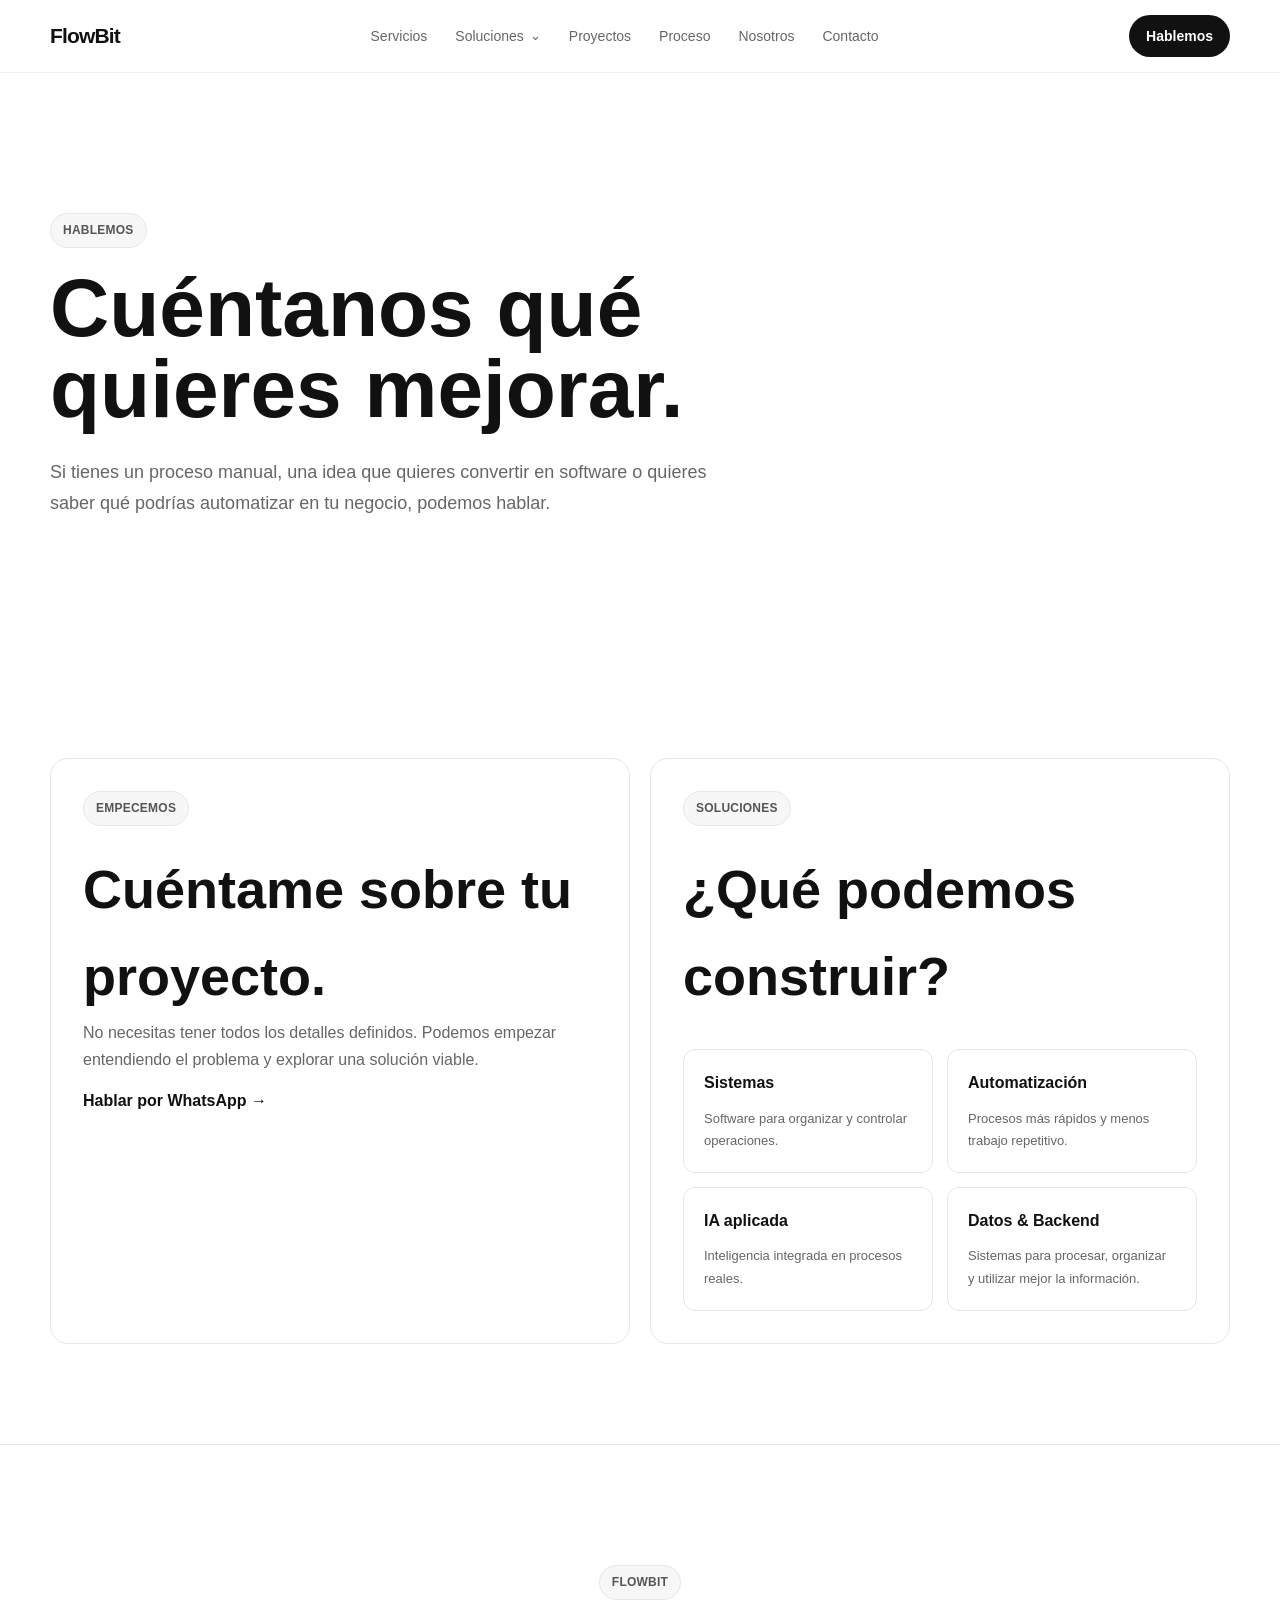
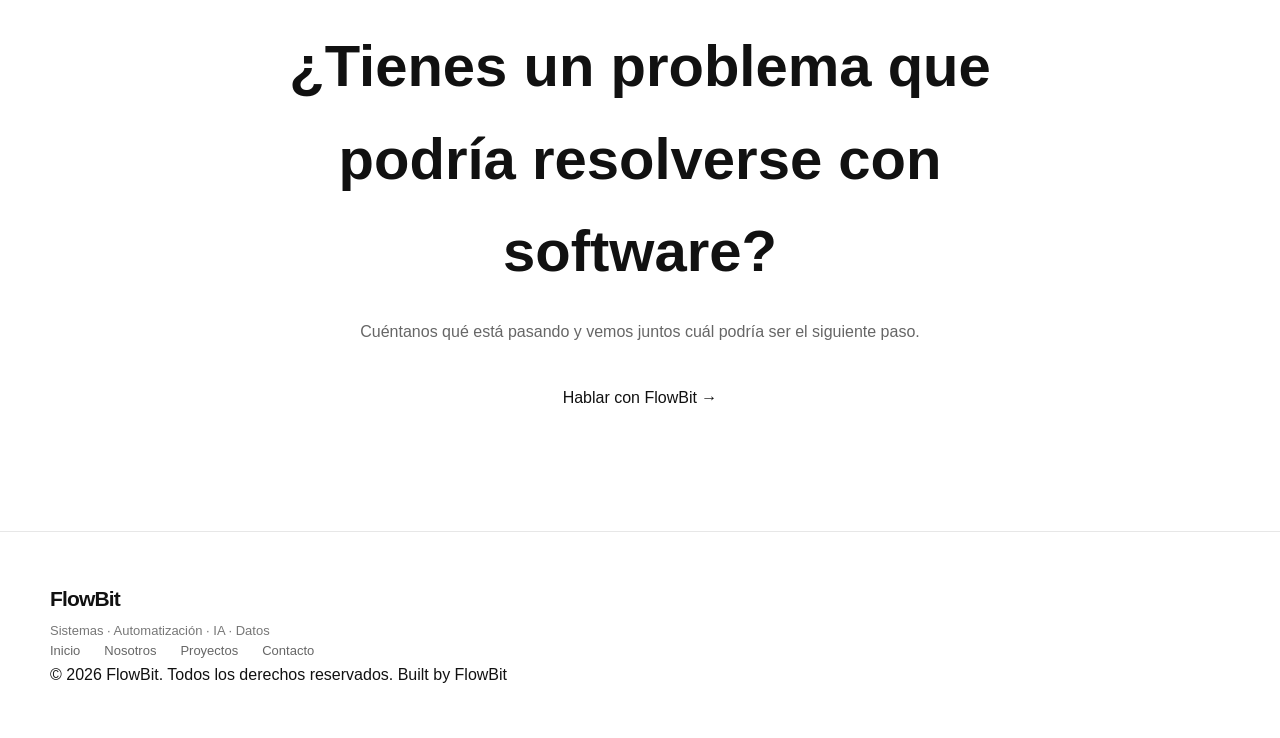
==== contacto/index.html @ f9e9568a "Update FlowBit website structure and service pages" ====
<!doctype html>
<html lang="es">
  <head>
    <meta charset="UTF-8" />
    <meta name="viewport" content="width=device-width, initial-scale=1.0" />

    <title>Contacto | FlowBit</title>

    <meta
      name="description"
      content="Hablemos sobre tu proyecto. FlowBit desarrolla sistemas, automatizaciones, inteligencia artificial y soluciones digitales para negocios."
    />

    <link rel="stylesheet" href="../css/styles.css" />
    <link rel="icon" href="../favicon/favicon.ico" />
  </head>

  <body>
    <header class="navbar">
      <div class="container navbar-content">
        <a href="../index.html" class="logo"> FlowBit </a>

        <nav class="nav-links">
          <a href="../index.html#services"> Servicios </a>

          <div class="nav-dropdown">
            <button class="nav-dropdown-toggle" type="button">
              Soluciones
              <span aria-hidden="true">⌄</span>
            </button>

            <div class="nav-dropdown-menu">
              <a href="../servicios/sistemas.html"> Sistemas empresariales </a>

              <a href="../servicios/automatizacion.html"> Automatización </a>

              <a href="../servicios/ia.html"> IA aplicada </a>

              <a href="../servicios/datos-backend.html">
                Datos &amp; Backend
              </a>
            </div>
          </div>

          <a href="../index.html#projects"> Proyectos </a>

          <a href="../index.html#process"> Proceso </a>

          <a href="../nosotros/index.html"> Nosotros </a>

          <a href="../contacto/index.html"> Contacto </a>
        </nav>

        <a
          href="https://wa.me/593998931349?text=Hola%20FlowBit,%20quiero%20hablar%20sobre%20un%20proyecto"
          class="nav-cta"
          target="_blank"
          rel="noopener noreferrer"
        >
          Hablemos
        </a>
      </div>
    </header>

    <main>
      <section class="contact-hero">
        <div class="container">
          <span class="eyebrow"> HABLEMOS </span>

          <h1>Cuéntanos qué quieres mejorar.</h1>

          <p>
            Si tienes un proceso manual, una idea que quieres convertir en
            software o quieres saber qué podrías automatizar en tu negocio,
            podemos hablar.
          </p>
        </div>
      </section>

      <section class="contact-section">
        <div class="container contact-grid">
          <div class="contact-card">
            <span class="eyebrow"> EMPECEMOS </span>

            <h2>Cuéntame sobre tu proyecto.</h2>

            <p>
              No necesitas tener todos los detalles definidos. Podemos empezar
              entendiendo el problema y explorar una solución viable.
            </p>

            <a
              href="https://wa.me/593998931349?text=Hola%20FlowBit,%20quiero%20hablar%20sobre%20un%20proyecto"
              target="_blank"
              rel="noopener noreferrer"
            >
              Hablar por WhatsApp →
            </a>
          </div>

          <div class="contact-card">
            <span class="eyebrow"> SOLUCIONES </span>

            <h2>¿Qué podemos construir?</h2>

            <div class="contact-topics">
              <div>
                <h3>Sistemas</h3>
                <p>Software para organizar y controlar operaciones.</p>
              </div>

              <div>
                <h3>Automatización</h3>
                <p>Procesos más rápidos y menos trabajo repetitivo.</p>
              </div>

              <div>
                <h3>IA aplicada</h3>
                <p>Inteligencia integrada en procesos reales.</p>
              </div>

              <div>
                <h3>Datos &amp; Backend</h3>
                <p>
                  Sistemas para procesar, organizar y utilizar mejor la
                  información.
                </p>
              </div>
            </div>
          </div>
        </div>
      </section>

      <section class="contact-final">
        <div class="container">
          <span class="eyebrow"> FLOWBIT </span>

          <h2>¿Tienes un problema que podría resolverse con software?</h2>

          <p>
            Cuéntanos qué está pasando y vemos juntos cuál podría ser el
            siguiente paso.
          </p>

          <a
            href="https://wa.me/593998931349?text=Hola%20FlowBit,%20quiero%20hablar%20sobre%20un%20proyecto"
            target="_blank"
            rel="noopener noreferrer"
          >
            Hablar con FlowBit →
          </a>
        </div>
      </section>
    </main>

    <footer class="footer">
      <div class="container">
        <div class="footer-top">
          <div>
            <div class="logo">FlowBit</div>

            <p>Sistemas · Automatización · IA · Datos</p>
          </div>

          <div class="footer-links">
            <a href="../index.html"> Inicio </a>

            <a href="../nosotros/index.html"> Nosotros </a>

            <a href="../index.html#projects"> Proyectos </a>

            <a href="index.html"> Contacto </a>
          </div>
        </div>

        <div class="footer-bottom">
          <span> © 2026 FlowBit. Todos los derechos reservados. </span>

          <span> Built by FlowBit </span>
        </div>
      </div>
    </footer>

    <script type="module" src="../js/main.js"></script>
  </body>
</html>
---- css/styles.css ----
:root {
  --bg: #ffffff;
  --bg-soft: #f7f7f8;
  --text: #111111;
  --text-soft: #666666;
  --border: #e7e7e7;
  --accent: #111111;
  --accent-hover: #2a2a2a;
  --white: #ffffff;

  --container: 1180px;
  --radius: 18px;
  --radius-small: 12px;

  --shadow: 0 20px 60px rgba(0, 0, 0, 0.08);
}

* {
  margin: 0;
  padding: 0;
  box-sizing: border-box;
}

html {
  scroll-behavior: smooth;
}

body {
  font-family:
    -apple-system, BlinkMacSystemFont, "Inter", "Segoe UI", sans-serif;

  background: var(--bg);
  color: var(--text);
  line-height: 1.6;
  -webkit-font-smoothing: antialiased;
}

a {
  color: inherit;
  text-decoration: none;
}

.container {
  width: min(calc(100% - 48px), var(--container));

  margin: 0 auto;
}

/* =========================
   NAVBAR
========================= */

.navbar {
  position: sticky;
  top: 0;
  z-index: 100;

  background: rgba(255, 255, 255, 0.86);
  backdrop-filter: blur(16px);

  border-bottom: 1px solid rgba(0, 0, 0, 0.06);
}

.navbar-content {
  min-height: 72px;

  display: flex;
  align-items: center;
  justify-content: space-between;
  gap: 32px;
}

.logo {
  font-size: 21px;
  font-weight: 800;
  letter-spacing: -0.04em;
}

.nav-links {
  display: flex;
  align-items: center;
  gap: 28px;

  font-size: 14px;
  color: var(--text-soft);
}

.nav-links a,
.nav-dropdown-toggle {
  color: var(--text-soft);
  transition:
    color 0.2s ease,
    opacity 0.2s ease;
}

.nav-links a:hover,
.nav-dropdown-toggle:hover {
  color: var(--text);
}

/* Dropdown */

.nav-dropdown {
  position: relative;
}

.nav-dropdown-toggle {
  display: inline-flex;
  align-items: center;
  gap: 6px;

  padding: 0;
  border: 0;
  background: transparent;

  font: inherit;
  cursor: pointer;
}

.nav-dropdown-toggle span {
  font-size: 13px;
  transition: transform 0.2s ease;
}

.nav-dropdown-menu {
  position: absolute;
  top: 100%;
  left: 50%;
  transform: translateX(-50%) translateY(-6px);

  min-width: 220px;
  padding: 8px;

  background: var(--surface);
  border: 1px solid var(--border);
  border-radius: 14px;

  box-shadow: 0 18px 50px rgba(0, 0, 0, 0.12);

  opacity: 0;
  visibility: hidden;
  pointer-events: none;

  transition:
    opacity 0.2s ease,
    transform 0.2s ease,
    visibility 0.2s ease;
}

.nav-dropdown-menu a {
  display: block;
  padding: 10px 12px;

  border-radius: 9px;

  font-size: 13px;
  white-space: nowrap;
}

.nav-dropdown-menu a:hover {
  background: var(--surface-soft);
}

/* Desktop: mostrar al pasar el mouse */

.nav-dropdown:hover .nav-dropdown-menu {
  opacity: 1;
  visibility: visible;
  pointer-events: auto;
  transform: translateX(-50%) translateY(0);
}

.nav-dropdown:hover .nav-dropdown-toggle span {
  transform: rotate(180deg);
}

.nav-dropdown.is-open .nav-dropdown-menu {
  opacity: 1;
  visibility: visible;
  pointer-events: auto;
  transform: translateX(-50%) translateY(0);
}

.nav-dropdown.is-open .nav-dropdown-toggle span {
  transform: rotate(180deg);
}

.nav-cta {
  padding: 10px 17px;

  border-radius: 999px;

  background: var(--accent);
  color: var(--white);

  font-size: 14px;
  font-weight: 600;

  transition:
    transform 0.2s ease,
    background 0.2s ease;
}

.nav-cta:hover {
  background: var(--accent-hover);
  transform: translateY(-1px);
}

/* =========================
   HERO
========================= */

.hero {
  min-height: 720px;

  display: flex;
  align-items: center;

  border-bottom: 1px solid var(--border);
}

.hero-content {
  padding: 120px 0;
  text-align: center;
}

.eyebrow {
  display: inline-flex;
  align-items: center;

  padding: 7px 12px;

  border: 1px solid var(--border);
  border-radius: 999px;

  background: var(--bg-soft);

  font-size: 12px;
  font-weight: 600;
  letter-spacing: 0.02em;
  text-transform: uppercase;

  color: #555;
}

.hero h1 {
  max-width: 950px;

  margin: 28px auto 24px;

  font-size: clamp(52px, 7vw, 92px);
  line-height: 0.98;
  letter-spacing: -0.065em;
  font-weight: 800;
}

.hero h1 span {
  display: block;
  color: #777;
}

.hero-description {
  max-width: 680px;

  margin: 0 auto;

  color: var(--text-soft);

  font-size: 19px;
  line-height: 1.7;
}

.hero-actions {
  margin-top: 38px;

  display: flex;
  justify-content: center;
  align-items: center;
  gap: 12px;
}

.btn-primary,
.btn-secondary {
  display: inline-flex;
  align-items: center;
  justify-content: center;

  min-height: 48px;
  padding: 0 22px;

  border-radius: 999px;

  font-size: 14px;
  font-weight: 600;

  transition:
    transform 0.2s ease,
    background 0.2s ease;
}

.btn-primary {
  background: var(--accent);
  color: var(--white);
}

.btn-primary:hover {
  background: var(--accent-hover);
  transform: translateY(-2px);
}

.btn-secondary {
  border: 1px solid var(--border);
  background: var(--white);
}

.btn-secondary:hover {
  background: var(--bg-soft);
  transform: translateY(-2px);
}

.hero-proof {
  margin-top: 72px;

  display: flex;
  justify-content: center;
  align-items: center;
  flex-wrap: wrap;
  gap: 10px;
}

.hero-proof span {
  padding: 8px 13px;

  border: 1px solid var(--border);
  border-radius: 999px;

  color: #777;
  font-size: 12px;
}

/* =========================
   SECTIONS
========================= */

.section {
  padding: 120px 0;
}

.section-heading {
  max-width: 760px;
  margin-bottom: 56px;
}

.section-heading .eyebrow {
  margin-bottom: 20px;
}

.section-heading h2 {
  font-size: clamp(38px, 5vw, 64px);
  line-height: 1.05;
  letter-spacing: -0.055em;
  font-weight: 800;
}

.section-heading p {
  max-width: 650px;
  margin-top: 20px;

  color: var(--text-soft);
  font-size: 17px;
}

/* =========================
   PROBLEMS
========================= */

.problems {
  background: var(--bg-soft);
}

.problem-grid {
  display: grid;
  grid-template-columns: repeat(3, 1fr);
  gap: 18px;
}

.problem-card {
  padding: 32px;

  border: 1px solid var(--border);
  border-radius: var(--radius);

  background: var(--white);
}

.problem-number {
  display: block;

  margin-bottom: 50px;

  color: #999;
  font-size: 13px;
  font-weight: 700;
}

.problem-card h3 {
  margin-bottom: 12px;

  font-size: 21px;
  letter-spacing: -0.025em;
}

.problem-card p {
  color: var(--text-soft);
  font-size: 15px;
}

/* =========================
   SERVICES
========================= */

.services-grid {
  display: grid;
  grid-template-columns: repeat(2, 1fr);
  gap: 18px;
}

.service-card {
  min-height: 300px;

  padding: 36px;

  border: 1px solid var(--border);
  border-radius: var(--radius);

  transition:
    transform 0.25s ease,
    box-shadow 0.25s ease;
}

.service-card:hover {
  transform: translateY(-5px);
  box-shadow: var(--shadow);
}

.service-index {
  display: block;

  margin-bottom: 65px;

  color: #999;

  font-size: 13px;
  font-weight: 700;
}

.service-card h3 {
  margin-bottom: 14px;

  font-size: 26px;
  letter-spacing: -0.035em;
}

.service-card p {
  max-width: 500px;

  color: var(--text-soft);
}

.service-tags,
.project-tags {
  display: flex;
  flex-wrap: wrap;
  gap: 8px;

  margin-top: 24px;
}

.service-tags span,
.project-tags span {
  padding: 6px 10px;

  border: 1px solid var(--border);
  border-radius: 999px;

  color: #666;

  font-size: 11px;
  font-weight: 600;
}

/* =========================
   PROCESS
========================= */

.process {
  background: var(--bg-soft);
}

.process-grid {
  display: grid;
  grid-template-columns: repeat(4, 1fr);
  gap: 0;

  border-top: 1px solid var(--border);
  border-bottom: 1px solid var(--border);
}

.process-step {
  padding: 32px;

  border-right: 1px solid var(--border);
}

.process-step:last-child {
  border-right: none;
}

.process-step > span {
  display: block;

  margin-bottom: 70px;

  color: #999;

  font-size: 13px;
  font-weight: 700;
}

.process-step h3 {
  margin-bottom: 12px;

  font-size: 22px;
}

.process-step p {
  color: var(--text-soft);
  font-size: 14px;
}

/* =========================
   PROJECTS
========================= */

.projects-grid {
  display: grid;
  grid-template-columns: repeat(2, 1fr);
  gap: 18px;
}

.project-card {
  min-height: 360px;

  padding: 36px;

  border: 1px solid var(--border);
  border-radius: var(--radius);

  display: flex;
  align-items: flex-end;

  background: linear-gradient(145deg, #fafafa, #f0f0f0);
}

.project-card.featured {
  grid-column: span 2;
  min-height: 430px;

  background: #111;
  color: #fff;
}

.project-link {
  display: inline-block;
  margin-top: 18px;
  font-size: 14px;
  font-weight: 600;
  color: inherit;
  text-decoration: none;
  transition:
    transform 0.2s ease,
    opacity 0.2s ease;
}

.project-link:hover {
  transform: translateX(4px);
  opacity: 0.7;
}

.project-card.featured .project-tags span {
  color: #fff;
  border-color: rgba(255, 255, 255, 0.25);
}

.project-content {
  max-width: 700px;
}

.project-label {
  display: block;

  margin-bottom: 14px;

  color: #888;

  font-size: 12px;
  font-weight: 700;
  text-transform: uppercase;
  letter-spacing: 0.05em;
}

.featured .project-label {
  color: #aaa;
}

.project-card h3 {
  margin-bottom: 14px;

  font-size: 38px;
  letter-spacing: -0.045em;
}

.project-card p {
  max-width: 650px;

  color: #666;
}

.featured p {
  color: #bbb;
}

.featured .project-tags span {
  border-color: #333;
  color: #aaa;
}

/* =========================
   TECHNOLOGY
========================= */

.technology {
  background: var(--bg-soft);
}

.tech-list {
  display: flex;
  flex-wrap: wrap;
  gap: 10px;
}

.tech-list span {
  padding: 12px 17px;

  border: 1px solid var(--border);
  border-radius: 999px;

  background: var(--white);

  font-size: 13px;
  font-weight: 600;
}

/* =========================
   ABOUT
========================= */

.about-content {
  display: grid;
  grid-template-columns: 1fr 1fr;
  gap: 100px;
  align-items: start;
}

.about-content h2 {
  margin-top: 20px;

  font-size: clamp(38px, 5vw, 62px);
  line-height: 1.05;
  letter-spacing: -0.055em;
}

.about-content p {
  margin-bottom: 22px;

  color: var(--text-soft);
  font-size: 17px;
}

/* =========================
   FINAL CTA
========================= */

.final-cta {
  padding-top: 40px;
}

.cta-box {
  padding: 90px 40px;

  border-radius: 28px;

  background: #111;
  color: #fff;

  text-align: center;
}

.cta-box .eyebrow {
  border-color: #333;
  background: #1d1d1d;
  color: #aaa;
}

.cta-box h2 {
  max-width: 800px;

  margin: 24px auto 20px;

  font-size: clamp(40px, 6vw, 72px);
  line-height: 1;
  letter-spacing: -0.06em;
}

.cta-box p {
  max-width: 600px;

  margin: 0 auto;

  color: #aaa;
}

.cta-box .btn-primary {
  margin-top: 32px;

  background: #fff;
  color: #111;
}

.cta-box .btn-primary:hover {
  background: #eee;
}

/* =========================
   FOOTER
========================= */

.footer {
  padding: 50px 0;

  border-top: 1px solid var(--border);
}

.footer-content {
  display: flex;
  align-items: center;
  justify-content: space-between;
  gap: 30px;
}

.footer strong {
  font-size: 18px;
}

.footer p {
  margin-top: 5px;

  color: #777;
  font-size: 13px;
}

.footer-links {
  display: flex;
  gap: 24px;

  color: #666;

  font-size: 13px;
}

.footer-links a:hover {
  color: #111;
}

/* =========================
   SERVICE PAGES
========================= */

.service-hero {
  min-height: 680px;
}

.service-hero h1 {
  max-width: 900px;
}

.service-hero .hero-description {
  max-width: 720px;
}

/* Service cards */

.cards-grid {
  display: grid;
  grid-template-columns: repeat(3, 1fr);
  gap: 18px;
  margin-top: 56px;
}

.card {
  min-height: 240px;
  padding: 30px;
  border: 1px solid var(--border);
  border-radius: var(--radius);
  background: var(--white);
  display: flex;
  flex-direction: column;
  justify-content: flex-end;
  transition:
    transform 0.25s ease,
    box-shadow 0.25s ease;
}

.card:hover {
  transform: translateY(-5px);
  box-shadow: var(--shadow);
}

.card h3 {
  margin-bottom: 12px;
  font-size: 22px;
  letter-spacing: -0.03em;
}

.card p {
  color: var(--text-soft);
  font-size: 15px;
  line-height: 1.7;
}

/* Soft sections */

.section-soft {
  background: var(--bg-soft);
}

/* Service process */

.process-item {
  min-height: 280px;
  padding: 32px;
  border-right: 1px solid var(--border);
}

.process-item:last-child {
  border-right: none;
}

.process-item > span {
  display: block;
  margin-bottom: 65px;
  color: #999;
  font-size: 13px;
  font-weight: 700;
}

.process-item h3 {
  margin-bottom: 12px;
  font-size: 22px;
  letter-spacing: -0.03em;
}

.process-item p {
  color: var(--text-soft);
  font-size: 14px;
  line-height: 1.7;
}

/* Service pages responsive */

@media (max-width: 900px) {
  .cards-grid {
    grid-template-columns: repeat(2, 1fr);
  }

  .process-item:nth-child(2) {
    border-right: none;
  }

  .process-item:nth-child(-n + 2) {
    border-bottom: 1px solid var(--border);
  }
}

@media (max-width: 600px) {
  .service-hero {
    min-height: auto;
  }

  .cards-grid {
    grid-template-columns: 1fr;
    gap: 16px;
  }

  .card {
    min-height: 210px;
    padding: 26px;
  }

  .process-item {
    min-height: auto;
    padding: 28px;
    border-right: none;
    border-bottom: 1px solid var(--border);
  }

  .process-item:last-child {
    border-bottom: none;
  }
}

/* =========================
   ABOUT PAGE
========================= */

.about-hero,
.contact-hero {
  padding: 140px 0 90px;
}

.about-hero h1,
.contact-hero h1 {
  max-width: 850px;
  margin-top: 20px;
  font-size: clamp(48px, 7vw, 82px);
  line-height: 0.98;
}

.about-hero p,
.contact-hero p {
  max-width: 680px;
  margin-top: 28px;
  font-size: 18px;
  line-height: 1.7;
  color: var(--text-soft);
}

.about-section,
.contact-section {
  padding: 100px 0;
}

.about-section h2,
.contact-section h2 {
  max-width: 800px;
  margin-top: 20px;
  font-size: clamp(34px, 5vw, 54px);
}

.about-grid,
.contact-grid {
  display: grid;
  grid-template-columns: repeat(2, 1fr);
  gap: 20px;
  margin-top: 50px;
}

.about-card,
.contact-card {
  padding: 32px;
  border: 1px solid var(--border);
  border-radius: var(--radius);
  background: var(--surface);
}

.about-card h3,
.contact-card h3 {
  margin-bottom: 12px;
}

.about-card p,
.contact-card p {
  color: var(--text-soft);
  line-height: 1.7;
}

.tech-list {
  display: flex;
  flex-wrap: wrap;
  gap: 10px;
  margin-top: 40px;
}

.tech-list span {
  padding: 10px 16px;
  border: 1px solid var(--border);
  border-radius: 999px;
  font-size: 13px;
  font-weight: 600;
}

.about-cta,
.contact-final {
  padding: 120px 0;
  text-align: center;
  border-top: 1px solid var(--border);
}

.about-cta h2,
.contact-final h2 {
  max-width: 800px;
  margin: 20px auto;
  font-size: clamp(36px, 5vw, 58px);
}

.about-cta p,
.contact-final p {
  max-width: 620px;
  margin: 0 auto 30px;
  color: var(--text-soft);
  line-height: 1.7;
}

.about-cta .nav-cta,
.contact-final a {
  display: inline-flex;
  margin-top: 10px;
}

.contact-card > a {
  display: inline-block;
  margin-top: 15px;
  font-weight: 600;
}

.contact-topics {
  display: grid;
  grid-template-columns: repeat(2, 1fr);
  gap: 14px;
  margin-top: 30px;
}

.contact-topics > div {
  padding: 20px;
  border: 1px solid var(--border);
  border-radius: 12px;
}

.contact-topics h3 {
  font-size: 16px;
}

.contact-topics p {
  margin-top: 8px;
  font-size: 13px;
}

/* =========================
   ABOUT + CONTACT RESPONSIVE
========================= */

@media (max-width: 900px) {
  .about-grid,
  .contact-grid {
    grid-template-columns: 1fr;
  }
}

@media (max-width: 600px) {
  .about-hero,
  .contact-hero {
    padding: 100px 0 70px;
  }

  .about-section,
  .contact-section {
    padding: 75px 0;
  }

  .about-grid,
  .contact-grid {
    gap: 16px;
  }

  .about-card,
  .contact-card {
    padding: 26px;
  }

  .contact-topics {
    grid-template-columns: 1fr;
  }

  .about-cta,
  .contact-final {
    padding: 80px 0;
  }
}

/* =========================
   RESPONSIVE
========================= */

@media (max-width: 900px) {
  .nav-links {
    display: none;
  }

  .hero {
    min-height: auto;
  }

  .hero-content {
    padding: 90px 0;
  }

  .problem-grid,
  .services-grid,
  .projects-grid {
    grid-template-columns: 1fr;
  }

  .project-card.featured {
    grid-column: span 1;
  }

  .process-grid {
    grid-template-columns: repeat(2, 1fr);
  }

  .process-step:nth-child(2) {
    border-right: none;
  }

  .process-step:nth-child(-n + 2) {
    border-bottom: 1px solid var(--border);
  }

  .about-content {
    grid-template-columns: 1fr;
    gap: 50px;
  }
}

@media (max-width: 600px) {
  .container {
    width: min(calc(100% - 32px), var(--container));
  }

  .navbar-content {
    min-height: 64px;
  }

  .nav-cta {
    padding: 9px 14px;
  }

  .hero-content {
    padding: 75px 0;
  }

  .hero h1 {
    font-size: 50px;
  }

  .hero-description {
    font-size: 16px;
  }

  .hero-actions {
    flex-direction: column;
    align-items: stretch;
  }

  .btn-primary,
  .btn-secondary {
    width: 100%;
  }

  .hero-proof {
    margin-top: 50px;
  }

  .section {
    padding: 80px 0;
  }

  .section-heading h2 {
    font-size: 40px;
  }

  .problem-card,
  .service-card,
  .project-card {
    padding: 28px;
  }

  .process-grid {
    grid-template-columns: 1fr;
  }

  .process-step {
    border-right: none;
    border-bottom: 1px solid var(--border);
  }

  .process-step:last-child {
    border-bottom: none;
  }

  .process-step > span {
    margin-bottom: 45px;
  }

  .project-card h3 {
    font-size: 32px;
  }

  .cta-box {
    padding: 70px 24px;
  }

  .cta-box h2 {
    font-size: 43px;
  }

  .footer-content {
    flex-direction: column;
    align-items: flex-start;
  }

  .footer-links {
    flex-wrap: wrap;
  }
}
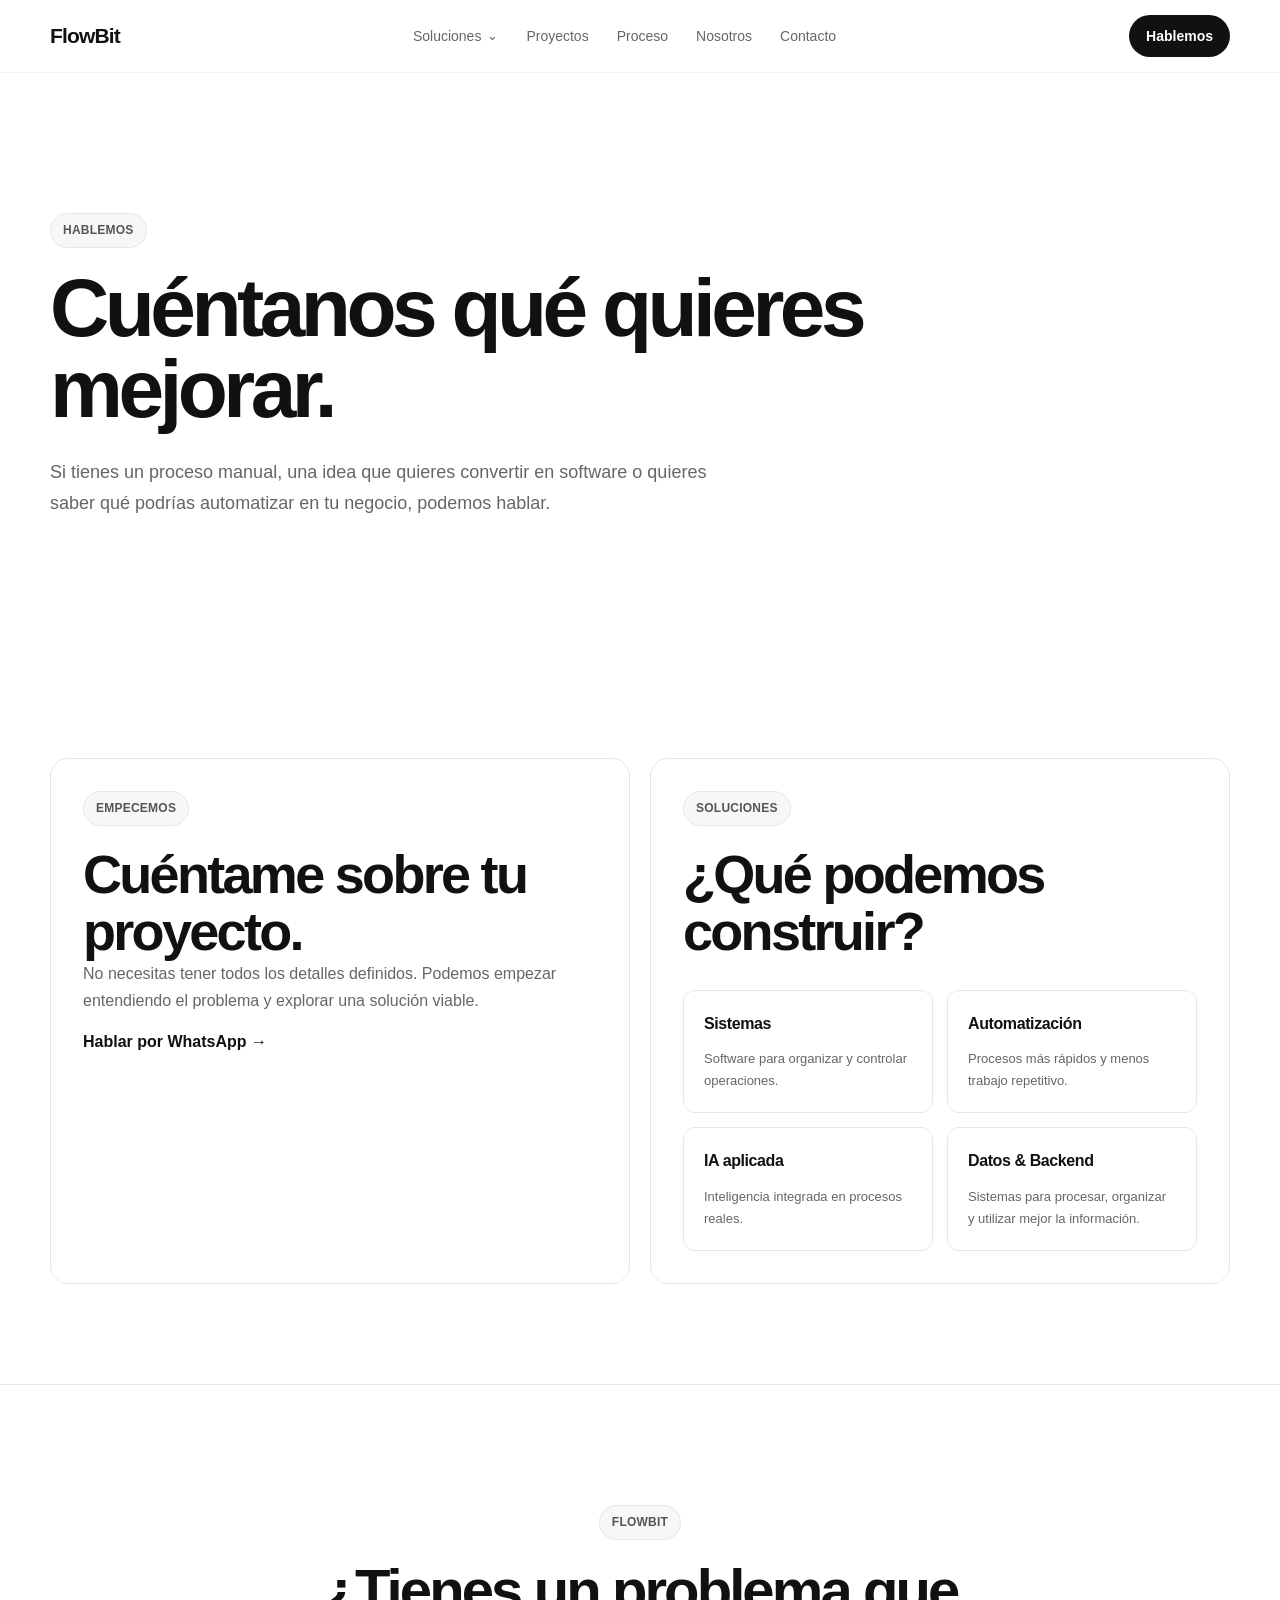
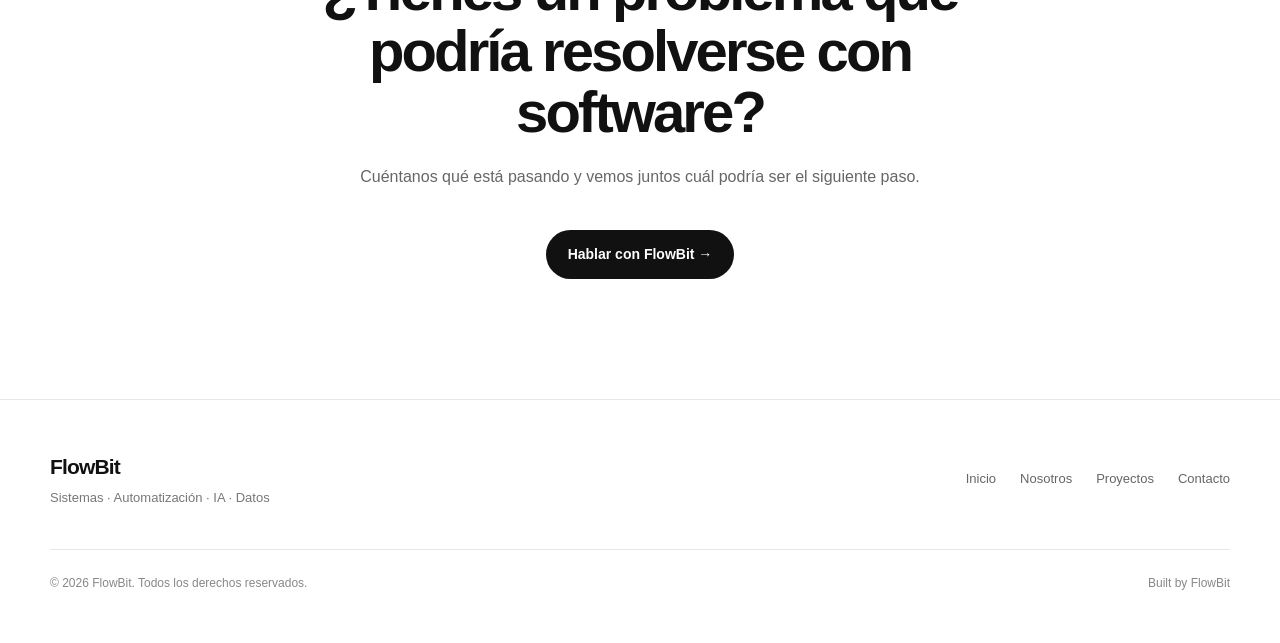
==== commit e5187a9e: "fix: responsive layout and navigation" ====
--- a/contacto/index.html
+++ b/contacto/index.html
@@ -21,8 +21,6 @@
         <a href="../index.html" class="logo"> FlowBit </a>
 
         <nav class="nav-links">
-          <a href="../index.html#services"> Servicios </a>
-
           <div class="nav-dropdown">
             <button class="nav-dropdown-toggle" type="button">
               Soluciones
@@ -50,6 +48,14 @@
 
           <a href="../contacto/index.html"> Contacto </a>
         </nav>
+
+        <button
+          class="mobile-menu-toggle"
+          type="button"
+          aria-label="Abrir menú"
+        >
+          ☰
+        </button>
 
         <a
           href="https://wa.me/593998931349?text=Hola%20FlowBit,%20quiero%20hablar%20sobre%20un%20proyecto"
--- a/css/styles.css
+++ b/css/styles.css
@@ -11,9 +11,12 @@
   --container: 1180px;
   --radius: 18px;
   --radius-small: 12px;
-
   --shadow: 0 20px 60px rgba(0, 0, 0, 0.08);
 }
+
+/* =========================
+   RESET / BASE
+========================= */
 
 * {
   margin: 0;
@@ -32,6 +35,7 @@
   background: var(--bg);
   color: var(--text);
   line-height: 1.6;
+
   -webkit-font-smoothing: antialiased;
 }
 
@@ -40,9 +44,15 @@
   text-decoration: none;
 }
 
+button,
+input,
+textarea,
+select {
+  font: inherit;
+}
+
 .container {
   width: min(calc(100% - 48px), var(--container));
-
   margin: 0 auto;
 }
 
@@ -67,6 +77,7 @@
   display: flex;
   align-items: center;
   justify-content: space-between;
+
   gap: 32px;
 }
 
@@ -76,6 +87,17 @@
   letter-spacing: -0.04em;
 }
 
+.mobile-menu-toggle {
+  display: none;
+  border: 0;
+  background: transparent;
+  color: var(--text);
+  font-size: 28px;
+  line-height: 1;
+  padding: 6px;
+  cursor: pointer;
+}
+
 .nav-links {
   display: flex;
   align-items: center;
@@ -88,6 +110,7 @@
 .nav-links a,
 .nav-dropdown-toggle {
   color: var(--text-soft);
+
   transition:
     color 0.2s ease,
     opacity 0.2s ease;
@@ -98,7 +121,9 @@
   color: var(--text);
 }
 
-/* Dropdown */
+/* =========================
+   NAVBAR DROPDOWN
+========================= */
 
 .nav-dropdown {
   position: relative;
@@ -110,6 +135,7 @@
   gap: 6px;
 
   padding: 0;
+
   border: 0;
   background: transparent;
 
@@ -119,19 +145,22 @@
 
 .nav-dropdown-toggle span {
   font-size: 13px;
+
   transition: transform 0.2s ease;
 }
 
 .nav-dropdown-menu {
   position: absolute;
-  top: 100%;
+  top: calc(100% + 4px);
   left: 50%;
+
   transform: translateX(-50%) translateY(-6px);
 
   min-width: 220px;
   padding: 8px;
 
-  background: var(--surface);
+  background: var(--white);
+
   border: 1px solid var(--border);
   border-radius: 14px;
 
@@ -149,6 +178,7 @@
 
 .nav-dropdown-menu a {
   display: block;
+
   padding: 10px 12px;
 
   border-radius: 9px;
@@ -158,26 +188,30 @@
 }
 
 .nav-dropdown-menu a:hover {
-  background: var(--surface-soft);
-}
-
-/* Desktop: mostrar al pasar el mouse */
+  background: var(--bg-soft);
+}
+
+/* Desktop hover */
 
 .nav-dropdown:hover .nav-dropdown-menu {
   opacity: 1;
   visibility: visible;
   pointer-events: auto;
+
   transform: translateX(-50%) translateY(0);
 }
 
 .nav-dropdown:hover .nav-dropdown-toggle span {
   transform: rotate(180deg);
 }
+
+/* JavaScript click */
 
 .nav-dropdown.is-open .nav-dropdown-menu {
   opacity: 1;
   visibility: visible;
   pointer-events: auto;
+
   transform: translateX(-50%) translateY(0);
 }
 
@@ -185,7 +219,15 @@
   transform: rotate(180deg);
 }
 
+/* =========================
+   NAV CTA
+========================= */
+
 .nav-cta {
+  display: inline-flex;
+  align-items: center;
+  justify-content: center;
+
   padding: 10px 17px;
 
   border-radius: 999px;
@@ -207,77 +249,8 @@
 }
 
 /* =========================
-   HERO
-========================= */
-
-.hero {
-  min-height: 720px;
-
-  display: flex;
-  align-items: center;
-
-  border-bottom: 1px solid var(--border);
-}
-
-.hero-content {
-  padding: 120px 0;
-  text-align: center;
-}
-
-.eyebrow {
-  display: inline-flex;
-  align-items: center;
-
-  padding: 7px 12px;
-
-  border: 1px solid var(--border);
-  border-radius: 999px;
-
-  background: var(--bg-soft);
-
-  font-size: 12px;
-  font-weight: 600;
-  letter-spacing: 0.02em;
-  text-transform: uppercase;
-
-  color: #555;
-}
-
-.hero h1 {
-  max-width: 950px;
-
-  margin: 28px auto 24px;
-
-  font-size: clamp(52px, 7vw, 92px);
-  line-height: 0.98;
-  letter-spacing: -0.065em;
-  font-weight: 800;
-}
-
-.hero h1 span {
-  display: block;
-  color: #777;
-}
-
-.hero-description {
-  max-width: 680px;
-
-  margin: 0 auto;
-
-  color: var(--text-soft);
-
-  font-size: 19px;
-  line-height: 1.7;
-}
-
-.hero-actions {
-  margin-top: 38px;
-
-  display: flex;
-  justify-content: center;
-  align-items: center;
-  gap: 12px;
-}
+   BUTTONS
+========================= */
 
 .btn-primary,
 .btn-secondary {
@@ -318,12 +291,91 @@
   transform: translateY(-2px);
 }
 
-.hero-proof {
-  margin-top: 72px;
+/* =========================
+   HERO
+========================= */
+
+.hero {
+  min-height: 720px;
+
+  display: flex;
+  align-items: center;
+
+  border-bottom: 1px solid var(--border);
+}
+
+.hero-content {
+  padding: 120px 0;
+
+  text-align: center;
+}
+
+.eyebrow {
+  display: inline-flex;
+  align-items: center;
+
+  padding: 7px 12px;
+
+  border: 1px solid var(--border);
+  border-radius: 999px;
+
+  background: var(--bg-soft);
+
+  font-size: 12px;
+  font-weight: 600;
+  letter-spacing: 0.02em;
+
+  text-transform: uppercase;
+
+  color: #555;
+}
+
+.hero h1 {
+  max-width: 950px;
+
+  margin: 28px auto 24px;
+
+  font-size: clamp(52px, 7vw, 92px);
+  line-height: 0.98;
+
+  letter-spacing: -0.065em;
+
+  font-weight: 800;
+}
+
+.hero h1 span {
+  display: block;
+  color: #777;
+}
+
+.hero-description {
+  max-width: 680px;
+
+  margin: 0 auto;
+
+  color: var(--text-soft);
+
+  font-size: 19px;
+  line-height: 1.7;
+}
+
+.hero-actions {
+  margin-top: 38px;
 
   display: flex;
   justify-content: center;
   align-items: center;
+
+  gap: 12px;
+}
+
+.hero-proof {
+  margin-top: 72px;
+
+  display: flex;
+  justify-content: center;
+  align-items: center;
+
   flex-wrap: wrap;
   gap: 10px;
 }
@@ -339,11 +391,15 @@
 }
 
 /* =========================
-   SECTIONS
+   GENERAL SECTIONS
 ========================= */
 
 .section {
   padding: 120px 0;
+}
+
+.section-soft {
+  background: var(--bg-soft);
 }
 
 .section-heading {
@@ -358,15 +414,19 @@
 .section-heading h2 {
   font-size: clamp(38px, 5vw, 64px);
   line-height: 1.05;
+
   letter-spacing: -0.055em;
+
   font-weight: 800;
 }
 
 .section-heading p {
   max-width: 650px;
+
   margin-top: 20px;
 
   color: var(--text-soft);
+
   font-size: 17px;
 }
 
@@ -381,6 +441,7 @@
 .problem-grid {
   display: grid;
   grid-template-columns: repeat(3, 1fr);
+
   gap: 18px;
 }
 
@@ -399,6 +460,7 @@
   margin-bottom: 50px;
 
   color: #999;
+
   font-size: 13px;
   font-weight: 700;
 }
@@ -407,6 +469,7 @@
   margin-bottom: 12px;
 
   font-size: 21px;
+
   letter-spacing: -0.025em;
 }
 
@@ -422,16 +485,23 @@
 .services-grid {
   display: grid;
   grid-template-columns: repeat(2, 1fr);
+
   gap: 18px;
 }
 
 .service-card {
+  position: relative;
+
   min-height: 300px;
 
   padding: 36px;
 
   border: 1px solid var(--border);
+
   border-radius: var(--radius);
+
+  color: inherit;
+  text-decoration: none;
 
   transition:
     transform 0.25s ease,
@@ -440,7 +510,31 @@
 
 .service-card:hover {
   transform: translateY(-5px);
+
   box-shadow: var(--shadow);
+}
+
+.service-arrow {
+  position: absolute;
+
+  right: 28px;
+  bottom: 26px;
+
+  font-size: 20px;
+
+  opacity: 0;
+
+  transform: translateX(-6px);
+
+  transition:
+    opacity 0.2s ease,
+    transform 0.2s ease;
+}
+
+.service-card:hover .service-arrow {
+  opacity: 1;
+
+  transform: translateX(0);
 }
 
 .service-index {
@@ -458,12 +552,12 @@
   margin-bottom: 14px;
 
   font-size: 26px;
+
   letter-spacing: -0.035em;
 }
 
 .service-card p {
   max-width: 500px;
-
   color: var(--text-soft);
 }
 
@@ -471,6 +565,7 @@
 .project-tags {
   display: flex;
   flex-wrap: wrap;
+
   gap: 8px;
 
   margin-top: 24px;
@@ -500,26 +595,30 @@
 .process-grid {
   display: grid;
   grid-template-columns: repeat(4, 1fr);
+
   gap: 0;
 
   border-top: 1px solid var(--border);
   border-bottom: 1px solid var(--border);
 }
 
-.process-step {
+.process-step,
+.process-item {
   padding: 32px;
 
   border-right: 1px solid var(--border);
 }
 
-.process-step:last-child {
+.process-step:last-child,
+.process-item:last-child {
   border-right: none;
 }
 
-.process-step > span {
+.process-step > span,
+.process-item > span {
   display: block;
 
-  margin-bottom: 70px;
+  margin-bottom: 65px;
 
   color: #999;
 
@@ -527,15 +626,23 @@
   font-weight: 700;
 }
 
-.process-step h3 {
+.process-step h3,
+.process-item h3 {
   margin-bottom: 12px;
 
   font-size: 22px;
 }
 
-.process-step p {
+.process-item h3 {
+  letter-spacing: -0.03em;
+}
+
+.process-step p,
+.process-item p {
   color: var(--text-soft);
+
   font-size: 14px;
+  line-height: 1.7;
 }
 
 /* =========================
@@ -545,6 +652,7 @@
 .projects-grid {
   display: grid;
   grid-template-columns: repeat(2, 1fr);
+
   gap: 18px;
 }
 
@@ -564,19 +672,67 @@
 
 .project-card.featured {
   grid-column: span 2;
+
   min-height: 430px;
 
   background: #111;
   color: #fff;
 }
 
+.project-content {
+  max-width: 700px;
+}
+
+.project-label {
+  display: block;
+
+  margin-bottom: 14px;
+
+  color: #888;
+
+  font-size: 12px;
+  font-weight: 700;
+
+  text-transform: uppercase;
+  letter-spacing: 0.05em;
+}
+
+.featured .project-label {
+  color: #aaa;
+}
+
+.project-card h3 {
+  margin-bottom: 14px;
+
+  font-size: 38px;
+
+  letter-spacing: -0.045em;
+}
+
+.project-card p {
+  max-width: 650px;
+  color: #666;
+}
+
+.featured p {
+  color: #bbb;
+}
+
+.featured .project-tags span {
+  border-color: #333;
+  color: #aaa;
+}
+
 .project-link {
   display: inline-block;
+
   margin-top: 18px;
+
   font-size: 14px;
   font-weight: 600;
+
   color: inherit;
-  text-decoration: none;
+
   transition:
     transform 0.2s ease,
     opacity 0.2s ease;
@@ -587,54 +743,6 @@
   opacity: 0.7;
 }
 
-.project-card.featured .project-tags span {
-  color: #fff;
-  border-color: rgba(255, 255, 255, 0.25);
-}
-
-.project-content {
-  max-width: 700px;
-}
-
-.project-label {
-  display: block;
-
-  margin-bottom: 14px;
-
-  color: #888;
-
-  font-size: 12px;
-  font-weight: 700;
-  text-transform: uppercase;
-  letter-spacing: 0.05em;
-}
-
-.featured .project-label {
-  color: #aaa;
-}
-
-.project-card h3 {
-  margin-bottom: 14px;
-
-  font-size: 38px;
-  letter-spacing: -0.045em;
-}
-
-.project-card p {
-  max-width: 650px;
-
-  color: #666;
-}
-
-.featured p {
-  color: #bbb;
-}
-
-.featured .project-tags span {
-  border-color: #333;
-  color: #aaa;
-}
-
 /* =========================
    TECHNOLOGY
 ========================= */
@@ -646,6 +754,7 @@
 .tech-list {
   display: flex;
   flex-wrap: wrap;
+
   gap: 10px;
 }
 
@@ -662,13 +771,15 @@
 }
 
 /* =========================
-   ABOUT
+   ABOUT SECTION — HOME
 ========================= */
 
 .about-content {
   display: grid;
   grid-template-columns: 1fr 1fr;
+
   gap: 100px;
+
   align-items: start;
 }
 
@@ -677,6 +788,7 @@
 
   font-size: clamp(38px, 5vw, 62px);
   line-height: 1.05;
+
   letter-spacing: -0.055em;
 }
 
@@ -684,110 +796,18 @@
   margin-bottom: 22px;
 
   color: var(--text-soft);
+
   font-size: 17px;
 }
 
 /* =========================
-   FINAL CTA
-========================= */
-
-.final-cta {
-  padding-top: 40px;
-}
-
-.cta-box {
-  padding: 90px 40px;
-
-  border-radius: 28px;
-
-  background: #111;
-  color: #fff;
-
-  text-align: center;
-}
-
-.cta-box .eyebrow {
-  border-color: #333;
-  background: #1d1d1d;
-  color: #aaa;
-}
-
-.cta-box h2 {
-  max-width: 800px;
-
-  margin: 24px auto 20px;
-
-  font-size: clamp(40px, 6vw, 72px);
-  line-height: 1;
-  letter-spacing: -0.06em;
-}
-
-.cta-box p {
-  max-width: 600px;
-
-  margin: 0 auto;
-
-  color: #aaa;
-}
-
-.cta-box .btn-primary {
-  margin-top: 32px;
-
-  background: #fff;
-  color: #111;
-}
-
-.cta-box .btn-primary:hover {
-  background: #eee;
-}
-
-/* =========================
-   FOOTER
-========================= */
-
-.footer {
-  padding: 50px 0;
-
-  border-top: 1px solid var(--border);
-}
-
-.footer-content {
+   SERVICE PAGES
+========================= */
+
+.service-hero {
+  min-height: 680px;
   display: flex;
   align-items: center;
-  justify-content: space-between;
-  gap: 30px;
-}
-
-.footer strong {
-  font-size: 18px;
-}
-
-.footer p {
-  margin-top: 5px;
-
-  color: #777;
-  font-size: 13px;
-}
-
-.footer-links {
-  display: flex;
-  gap: 24px;
-
-  color: #666;
-
-  font-size: 13px;
-}
-
-.footer-links a:hover {
-  color: #111;
-}
-
-/* =========================
-   SERVICE PAGES
-========================= */
-
-.service-hero {
-  min-height: 680px;
 }
 
 .service-hero h1 {
@@ -803,19 +823,26 @@
 .cards-grid {
   display: grid;
   grid-template-columns: repeat(3, 1fr);
+
   gap: 18px;
+
   margin-top: 56px;
 }
 
 .card {
   min-height: 240px;
+
   padding: 30px;
+
   border: 1px solid var(--border);
   border-radius: var(--radius);
+
   background: var(--white);
+
   display: flex;
   flex-direction: column;
   justify-content: flex-end;
+
   transition:
     transform 0.25s ease,
     box-shadow 0.25s ease;
@@ -828,99 +855,21 @@
 
 .card h3 {
   margin-bottom: 12px;
+
   font-size: 22px;
+
   letter-spacing: -0.03em;
 }
 
 .card p {
   color: var(--text-soft);
+
   font-size: 15px;
   line-height: 1.7;
 }
 
-/* Soft sections */
-
-.section-soft {
-  background: var(--bg-soft);
-}
-
-/* Service process */
-
-.process-item {
-  min-height: 280px;
-  padding: 32px;
-  border-right: 1px solid var(--border);
-}
-
-.process-item:last-child {
-  border-right: none;
-}
-
-.process-item > span {
-  display: block;
-  margin-bottom: 65px;
-  color: #999;
-  font-size: 13px;
-  font-weight: 700;
-}
-
-.process-item h3 {
-  margin-bottom: 12px;
-  font-size: 22px;
-  letter-spacing: -0.03em;
-}
-
-.process-item p {
-  color: var(--text-soft);
-  font-size: 14px;
-  line-height: 1.7;
-}
-
-/* Service pages responsive */
-
-@media (max-width: 900px) {
-  .cards-grid {
-    grid-template-columns: repeat(2, 1fr);
-  }
-
-  .process-item:nth-child(2) {
-    border-right: none;
-  }
-
-  .process-item:nth-child(-n + 2) {
-    border-bottom: 1px solid var(--border);
-  }
-}
-
-@media (max-width: 600px) {
-  .service-hero {
-    min-height: auto;
-  }
-
-  .cards-grid {
-    grid-template-columns: 1fr;
-    gap: 16px;
-  }
-
-  .card {
-    min-height: 210px;
-    padding: 26px;
-  }
-
-  .process-item {
-    min-height: auto;
-    padding: 28px;
-    border-right: none;
-    border-bottom: 1px solid var(--border);
-  }
-
-  .process-item:last-child {
-    border-bottom: none;
-  }
-}
-
-/* =========================
-   ABOUT PAGE
+/* =========================
+   ABOUT / CONTACT PAGES
 ========================= */
 
 .about-hero,
@@ -931,17 +880,25 @@
 .about-hero h1,
 .contact-hero h1 {
   max-width: 850px;
+
   margin-top: 20px;
+
   font-size: clamp(48px, 7vw, 82px);
   line-height: 0.98;
+
+  letter-spacing: -0.055em;
+  font-weight: 800;
 }
 
 .about-hero p,
 .contact-hero p {
   max-width: 680px;
+
   margin-top: 28px;
+
   font-size: 18px;
   line-height: 1.7;
+
   color: var(--text-soft);
 }
 
@@ -953,152 +910,295 @@
 .about-section h2,
 .contact-section h2 {
   max-width: 800px;
+
   margin-top: 20px;
+
   font-size: clamp(34px, 5vw, 54px);
+
+  line-height: 1.05;
+  letter-spacing: -0.05em;
 }
 
 .about-grid,
 .contact-grid {
   display: grid;
   grid-template-columns: repeat(2, 1fr);
+
   gap: 20px;
+
   margin-top: 50px;
 }
 
 .about-card,
 .contact-card {
   padding: 32px;
+
   border: 1px solid var(--border);
   border-radius: var(--radius);
-  background: var(--surface);
+
+  background: var(--white);
 }
 
 .about-card h3,
 .contact-card h3 {
   margin-bottom: 12px;
+
+  font-size: 21px;
+  letter-spacing: -0.025em;
 }
 
 .about-card p,
 .contact-card p {
   color: var(--text-soft);
+
   line-height: 1.7;
 }
 
-.tech-list {
-  display: flex;
-  flex-wrap: wrap;
-  gap: 10px;
-  margin-top: 40px;
-}
-
-.tech-list span {
-  padding: 10px 16px;
+.contact-card > a {
+  display: inline-block;
+
+  margin-top: 15px;
+
+  font-weight: 600;
+}
+
+.contact-topics {
+  display: grid;
+  grid-template-columns: repeat(2, 1fr);
+
+  gap: 14px;
+
+  margin-top: 30px;
+}
+
+.contact-topics > div {
+  padding: 20px;
+
   border: 1px solid var(--border);
-  border-radius: 999px;
+  border-radius: var(--radius-small);
+
+  background: var(--white);
+}
+
+.contact-topics h3 {
+  font-size: 16px;
+}
+
+.contact-topics p {
+  margin-top: 8px;
+
   font-size: 13px;
-  font-weight: 600;
-}
+}
+
+/* =========================
+   FINAL CTA
+========================= */
+
+.final-cta {
+  padding-top: 40px;
+}
+
+.cta-box {
+  padding: 90px 40px;
+
+  border-radius: 28px;
+
+  background: #111;
+  color: #fff;
+
+  text-align: center;
+}
+
+.cta-box .eyebrow {
+  border-color: #333;
+
+  background: #1d1d1d;
+
+  color: #aaa;
+}
+
+.cta-box h2 {
+  max-width: 800px;
+
+  margin: 24px auto 20px;
+
+  font-size: clamp(40px, 6vw, 72px);
+
+  line-height: 1;
+
+  letter-spacing: -0.06em;
+}
+
+.cta-box p {
+  max-width: 600px;
+
+  margin: 0 auto;
+
+  color: #aaa;
+}
+
+.cta-box .btn-primary {
+  margin-top: 32px;
+
+  background: #fff;
+  color: #111;
+}
+
+.cta-box .btn-primary:hover {
+  background: #eee;
+}
+
+/* =========================
+   ABOUT / CONTACT CTA
+========================= */
 
 .about-cta,
 .contact-final {
   padding: 120px 0;
+
   text-align: center;
+
   border-top: 1px solid var(--border);
 }
 
 .about-cta h2,
 .contact-final h2 {
   max-width: 800px;
+
   margin: 20px auto;
+
   font-size: clamp(36px, 5vw, 58px);
+
+  line-height: 1.05;
+  letter-spacing: -0.05em;
 }
 
 .about-cta p,
 .contact-final p {
   max-width: 620px;
+
   margin: 0 auto 30px;
+
   color: var(--text-soft);
+
   line-height: 1.7;
 }
 
 .about-cta .nav-cta,
 .contact-final a {
   display: inline-flex;
+  align-items: center;
+  justify-content: center;
+
   margin-top: 10px;
-}
-
-.contact-card > a {
-  display: inline-block;
-  margin-top: 15px;
+  padding: 13px 22px;
+
+  border-radius: 999px;
+
+  background: var(--accent);
+  color: var(--white);
+
+  font-size: 14px;
   font-weight: 600;
-}
-
-.contact-topics {
-  display: grid;
-  grid-template-columns: repeat(2, 1fr);
-  gap: 14px;
-  margin-top: 30px;
-}
-
-.contact-topics > div {
-  padding: 20px;
-  border: 1px solid var(--border);
-  border-radius: 12px;
-}
-
-.contact-topics h3 {
-  font-size: 16px;
-}
-
-.contact-topics p {
-  margin-top: 8px;
+
+  transition:
+    transform 0.2s ease,
+    background 0.2s ease;
+}
+
+.contact-final a:hover {
+  background: var(--accent-hover);
+  transform: translateY(-2px);
+}
+
+/* =========================
+   FOOTER
+========================= */
+
+.footer,
+.site-footer {
+  padding: 50px 0;
+
+  border-top: 1px solid var(--border);
+}
+
+.footer-content,
+.footer-top {
+  display: flex;
+
+  align-items: center;
+  justify-content: space-between;
+
+  gap: 30px;
+}
+
+.footer strong {
+  font-size: 18px;
+}
+
+.footer p,
+.footer-top p {
+  margin-top: 5px;
+
+  color: #777;
+
   font-size: 13px;
 }
 
-/* =========================
-   ABOUT + CONTACT RESPONSIVE
-========================= */
-
-@media (max-width: 900px) {
-  .about-grid,
-  .contact-grid {
-    grid-template-columns: 1fr;
-  }
-}
-
-@media (max-width: 600px) {
-  .about-hero,
-  .contact-hero {
-    padding: 100px 0 70px;
-  }
-
-  .about-section,
-  .contact-section {
-    padding: 75px 0;
-  }
-
-  .about-grid,
-  .contact-grid {
-    gap: 16px;
-  }
-
-  .about-card,
-  .contact-card {
-    padding: 26px;
-  }
-
-  .contact-topics {
-    grid-template-columns: 1fr;
-  }
-
-  .about-cta,
-  .contact-final {
-    padding: 80px 0;
-  }
-}
-
-/* =========================
-   RESPONSIVE
+.footer-links {
+  display: flex;
+
+  gap: 24px;
+
+  color: #666;
+
+  font-size: 13px;
+}
+
+.footer-links a:hover {
+  color: #111;
+}
+
+.footer-bottom {
+  display: flex;
+
+  align-items: center;
+  justify-content: space-between;
+
+  gap: 20px;
+
+  margin-top: 40px;
+  padding-top: 24px;
+
+  border-top: 1px solid var(--border);
+
+  color: #888;
+
+  font-size: 12px;
+}
+
+/* =========================
+   REVEAL ANIMATION
+========================= */
+
+.reveal {
+  opacity: 0;
+
+  transform: translateY(18px);
+
+  transition:
+    opacity 0.6s ease,
+    transform 0.6s ease;
+}
+
+.reveal.active {
+  opacity: 1;
+
+  transform: translateY(0);
+}
+
+/* =========================
+   RESPONSIVE — TABLET
 ========================= */
 
 @media (max-width: 900px) {
@@ -1106,11 +1206,95 @@
     display: none;
   }
 
+  .nav-links.mobile-menu-open {
+    display: flex;
+    flex-direction: column;
+
+    position: absolute;
+    top: calc(100% + 12px);
+    right: 16px;
+    left: auto;
+
+    width: min(300px, calc(100vw - 32px));
+
+    padding: 12px;
+
+    background: var(--white);
+    border: 1px solid var(--border);
+    border-radius: 18px;
+
+    box-shadow: 0 18px 50px rgba(0, 0, 0, 0.12);
+
+    gap: 2px;
+    z-index: 1000;
+
+    animation: mobileMenuIn 0.18s ease-out;
+  }
+
+  .nav-links.mobile-menu-open > a,
+  .nav-links.mobile-menu-open .nav-dropdown-toggle {
+    width: 100%;
+    padding: 13px 14px;
+
+    border-radius: 10px;
+
+    color: var(--text);
+    font-size: 15px;
+    font-weight: 500;
+
+    text-align: left;
+  }
+
+  .nav-links.mobile-menu-open > a:hover,
+  .nav-links.mobile-menu-open .nav-dropdown-toggle:hover {
+    background: var(--bg-soft);
+  }
+
+  .nav-links.mobile-menu-open .nav-dropdown {
+    width: 100%;
+  }
+
+  .nav-links.mobile-menu-open .nav-dropdown-toggle {
+    display: flex;
+    align-items: center;
+    justify-content: space-between;
+
+    background: transparent;
+    border: 0;
+    cursor: pointer;
+  }
+
+  .mobile-menu-toggle {
+    display: block;
+    margin-left: auto;
+  }
+
+  .nav-cta {
+    display: none;
+  }
+
+  @keyframes mobileMenuIn {
+    from {
+      opacity: 0;
+      transform: translateY(-6px) scale(0.98);
+    }
+
+    to {
+      opacity: 1;
+      transform: translateY(0) scale(1);
+    }
+  }
+
   .hero {
     min-height: auto;
   }
 
   .hero-content {
+    padding: 90px 0;
+  }
+
+  .service-hero {
+    min-height: auto;
     padding: 90px 0;
   }
 
@@ -1128,19 +1312,40 @@
     grid-template-columns: repeat(2, 1fr);
   }
 
-  .process-step:nth-child(2) {
+  .process-step:nth-child(2),
+  .process-item:nth-child(2) {
     border-right: none;
   }
 
-  .process-step:nth-child(-n + 2) {
+  .process-step:nth-child(-n + 2),
+  .process-item:nth-child(-n + 2) {
     border-bottom: 1px solid var(--border);
+  }
+
+  .cards-grid {
+    grid-template-columns: repeat(2, 1fr);
   }
 
   .about-content {
     grid-template-columns: 1fr;
+
     gap: 50px;
   }
-}
+
+  .about-grid,
+  .contact-grid {
+    grid-template-columns: 1fr;
+  }
+
+  .footer-content,
+  .footer-top {
+    align-items: flex-start;
+  }
+}
+
+/* =========================
+   RESPONSIVE — MOBILE
+========================= */
 
 @media (max-width: 600px) {
   .container {
@@ -1183,6 +1388,10 @@
 
   .section {
     padding: 80px 0;
+  }
+
+  .section-heading {
+    margin-bottom: 40px;
   }
 
   .section-heading h2 {
@@ -1199,16 +1408,21 @@
     grid-template-columns: 1fr;
   }
 
-  .process-step {
+  .process-step,
+  .process-item {
+    padding: 28px;
+
     border-right: none;
     border-bottom: 1px solid var(--border);
   }
 
-  .process-step:last-child {
+  .process-step:last-child,
+  .process-item:last-child {
     border-bottom: none;
   }
 
-  .process-step > span {
+  .process-step > span,
+  .process-item > span {
     margin-bottom: 45px;
   }
 
@@ -1216,6 +1430,69 @@
     font-size: 32px;
   }
 
+  .project-card {
+    min-height: 320px;
+  }
+
+  .project-card.featured {
+    min-height: 360px;
+  }
+
+  .cards-grid {
+    grid-template-columns: 1fr;
+
+    gap: 16px;
+  }
+
+  .card {
+    min-height: 210px;
+
+    padding: 26px;
+  }
+
+  .service-hero {
+    padding: 75px 0;
+  }
+
+  .about-hero,
+  .contact-hero {
+    padding: 100px 0 70px;
+  }
+
+  .about-hero h1,
+  .contact-hero h1 {
+    font-size: 50px;
+  }
+
+  .about-section,
+  .contact-section {
+    padding: 75px 0;
+  }
+
+  .about-grid,
+  .contact-grid {
+    gap: 16px;
+  }
+
+  .about-card,
+  .contact-card {
+    padding: 26px;
+  }
+
+  .contact-topics {
+    grid-template-columns: 1fr;
+  }
+
+  .about-cta,
+  .contact-final {
+    padding: 80px 0;
+  }
+
+  .about-cta h2,
+  .contact-final h2 {
+    font-size: 43px;
+  }
+
   .cta-box {
     padding: 70px 24px;
   }
@@ -1224,12 +1501,20 @@
     font-size: 43px;
   }
 
-  .footer-content {
+  .footer-content,
+  .footer-top {
     flex-direction: column;
+
     align-items: flex-start;
   }
 
   .footer-links {
     flex-wrap: wrap;
   }
-}
+
+  .footer-bottom {
+    flex-direction: column;
+
+    align-items: flex-start;
+  }
+}
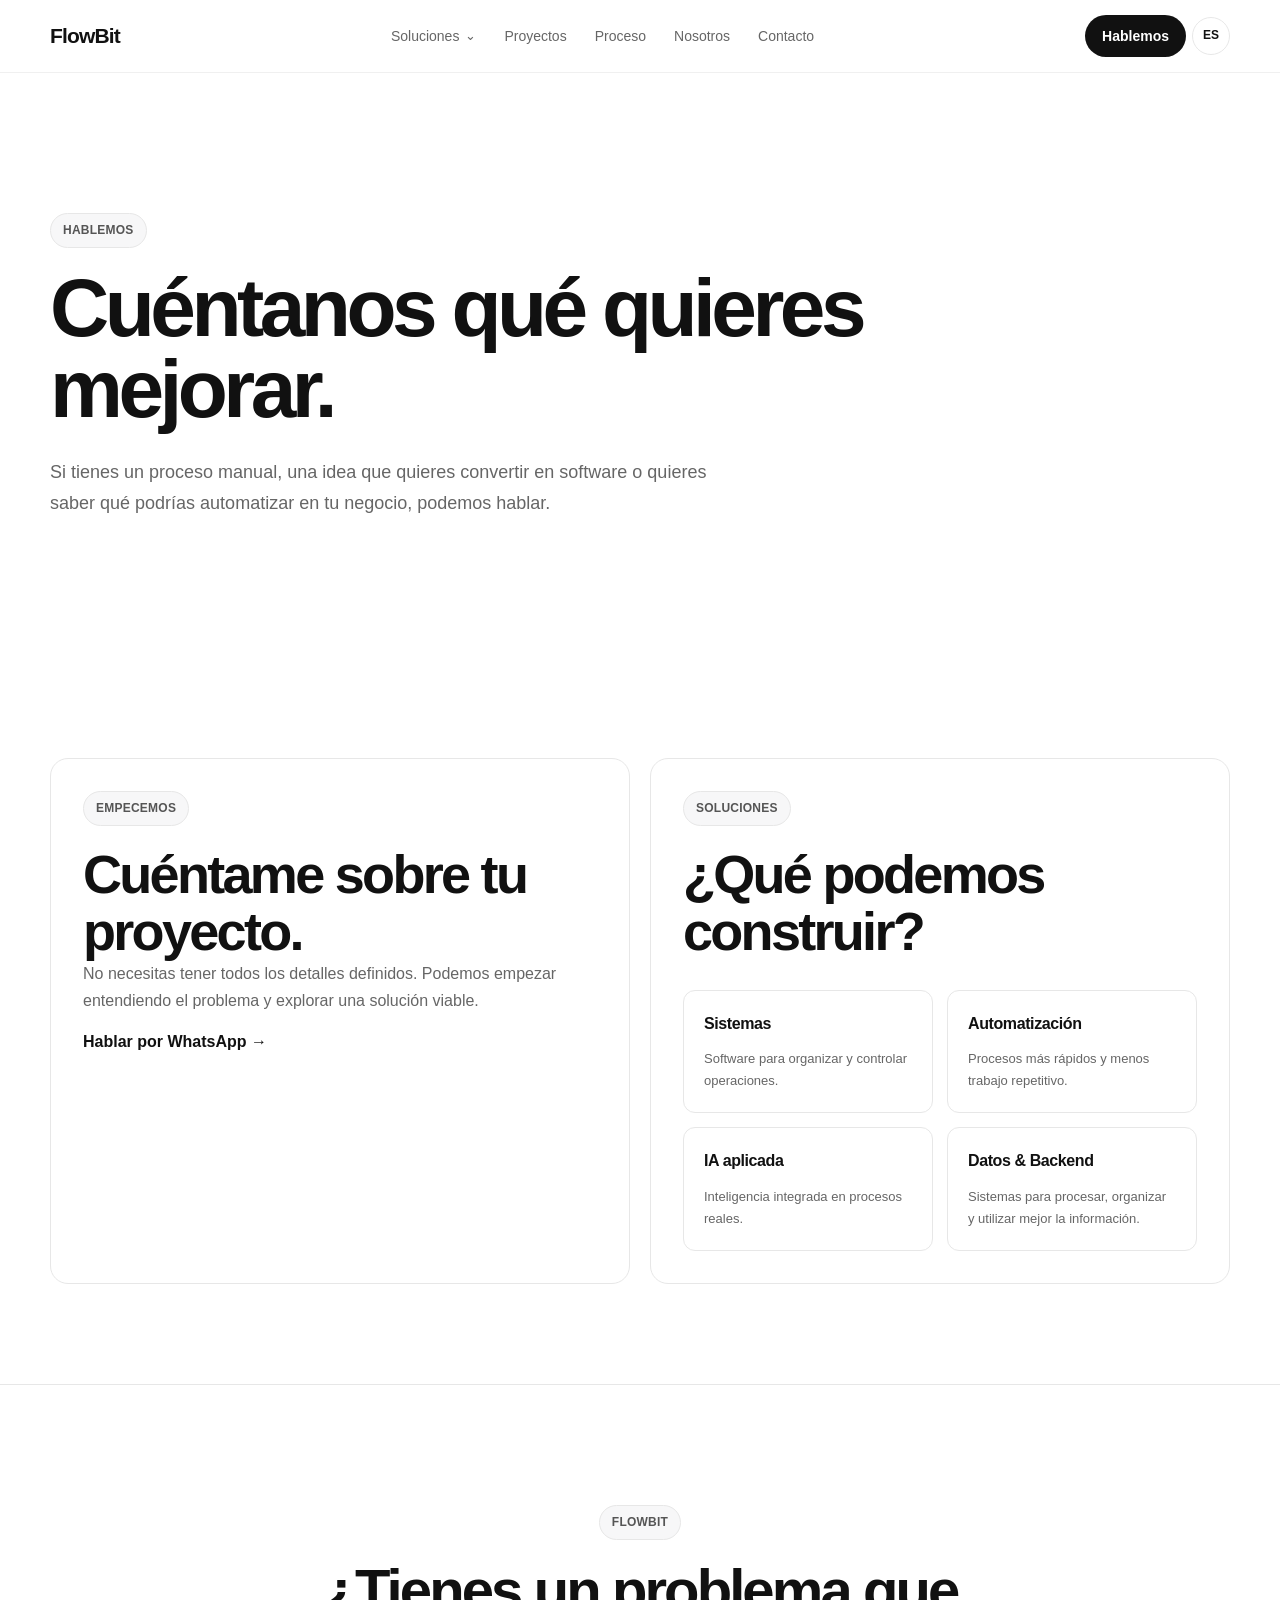
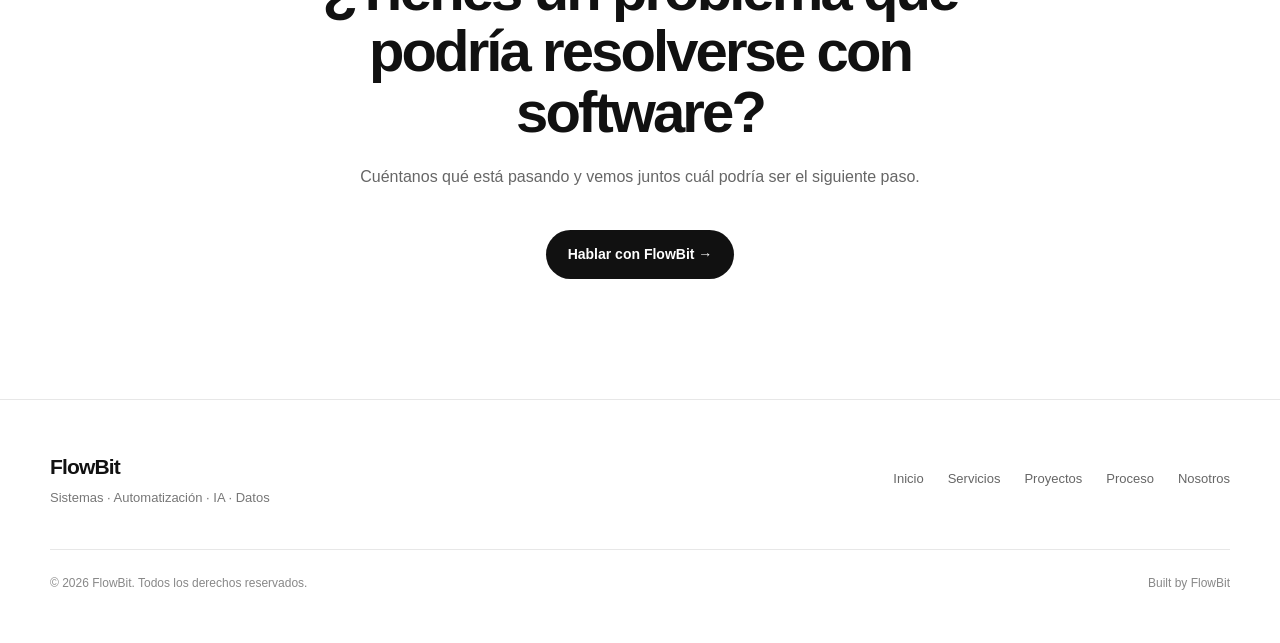
==== commit 28a4af90: "feat: unify navbar and language switch" ====
--- a/contacto/index.html
+++ b/contacto/index.html
@@ -18,7 +18,7 @@
   <body>
     <header class="navbar">
       <div class="container navbar-content">
-        <a href="../index.html" class="logo"> FlowBit </a>
+        <a href="../index.html" class="logo">FlowBit</a>
 
         <nav class="nav-links">
           <div class="nav-dropdown">
@@ -28,25 +28,17 @@
             </button>
 
             <div class="nav-dropdown-menu">
-              <a href="../servicios/sistemas.html"> Sistemas empresariales </a>
-
-              <a href="../servicios/automatizacion.html"> Automatización </a>
-
-              <a href="../servicios/ia.html"> IA aplicada </a>
-
-              <a href="../servicios/datos-backend.html">
-                Datos &amp; Backend
-              </a>
+              <a href="../servicios/sistemas.html">Sistemas empresariales</a>
+              <a href="../servicios/automatizacion.html">Automatización</a>
+              <a href="../servicios/ia.html">IA aplicada</a>
+              <a href="../servicios/datos-backend.html">Datos &amp; Backend</a>
             </div>
           </div>
 
-          <a href="../index.html#projects"> Proyectos </a>
-
-          <a href="../index.html#process"> Proceso </a>
-
-          <a href="../nosotros/index.html"> Nosotros </a>
-
-          <a href="../contacto/index.html"> Contacto </a>
+          <a href="../index.html#projects">Proyectos</a>
+          <a href="../index.html#process">Proceso</a>
+          <a href="../nosotros/index.html">Nosotros</a>
+          <a href="index.html">Contacto</a>
         </nav>
 
         <button
@@ -57,14 +49,25 @@
           ☰
         </button>
 
-        <a
-          href="https://wa.me/593998931349?text=Hola%20FlowBit,%20quiero%20hablar%20sobre%20un%20proyecto"
-          class="nav-cta"
-          target="_blank"
-          rel="noopener noreferrer"
-        >
-          Hablemos
-        </a>
+        <div class="nav-actions">
+          <a
+            href="https://wa.me/593998931349?text=Hola%20FlowBit,%20quiero%20hablar%20sobre%20un%20proyecto"
+            class="nav-cta"
+            target="_blank"
+            rel="noopener noreferrer"
+          >
+            Hablemos
+          </a>
+
+          <button
+            id="lang-switch"
+            class="lang-switch"
+            type="button"
+            aria-label="Cambiar idioma"
+          >
+            EN
+          </button>
+        </div>
       </div>
     </header>
 
@@ -159,30 +162,29 @@
       </section>
     </main>
 
+    <!-- FOOTER -->
+
     <footer class="footer">
       <div class="container">
         <div class="footer-top">
           <div>
-            <div class="logo">FlowBit</div>
+            <a href="../index.html" class="logo">FlowBit</a>
 
             <p>Sistemas · Automatización · IA · Datos</p>
           </div>
 
           <div class="footer-links">
-            <a href="../index.html"> Inicio </a>
-
-            <a href="../nosotros/index.html"> Nosotros </a>
-
-            <a href="../index.html#projects"> Proyectos </a>
-
-            <a href="index.html"> Contacto </a>
+            <a href="../index.html">Inicio</a>
+            <a href="../index.html#services">Servicios</a>
+            <a href="../index.html#projects">Proyectos</a>
+            <a href="../index.html#process">Proceso</a>
+            <a href="../nosotros/index.html">Nosotros</a>
           </div>
         </div>
 
         <div class="footer-bottom">
-          <span> © 2026 FlowBit. Todos los derechos reservados. </span>
-
-          <span> Built by FlowBit </span>
+          <span>© 2026 FlowBit. Todos los derechos reservados.</span>
+          <span>Built by FlowBit</span>
         </div>
       </div>
     </footer>
--- a/css/styles.css
+++ b/css/styles.css
@@ -248,6 +248,45 @@
   transform: translateY(-1px);
 }
 
+.lang-switch {
+  display: inline-flex;
+  align-items: center;
+  justify-content: center;
+  min-width: 38px;
+  height: 38px;
+  padding: 0 10px;
+  border: 1px solid var(--border);
+  background: transparent;
+  color: var(--text);
+  border-radius: 999px;
+  font-size: 12px;
+  font-weight: 600;
+  cursor: pointer;
+  transition:
+    background 0.2s ease,
+    color 0.2s ease,
+    border-color 0.2s ease;
+}
+
+.nav-actions .lang-switch {
+  margin: 0;
+  flex-shrink: 0;
+}
+
+.lang-switch:hover {
+  background: var(--text);
+  color: var(--white);
+  border-color: var(--text);
+}
+
+.nav-actions {
+  display: flex;
+  align-items: center;
+  gap: 6px;
+  margin: 0;
+  padding: 0;
+}
+
 /* =========================
    BUTTONS
 ========================= */
